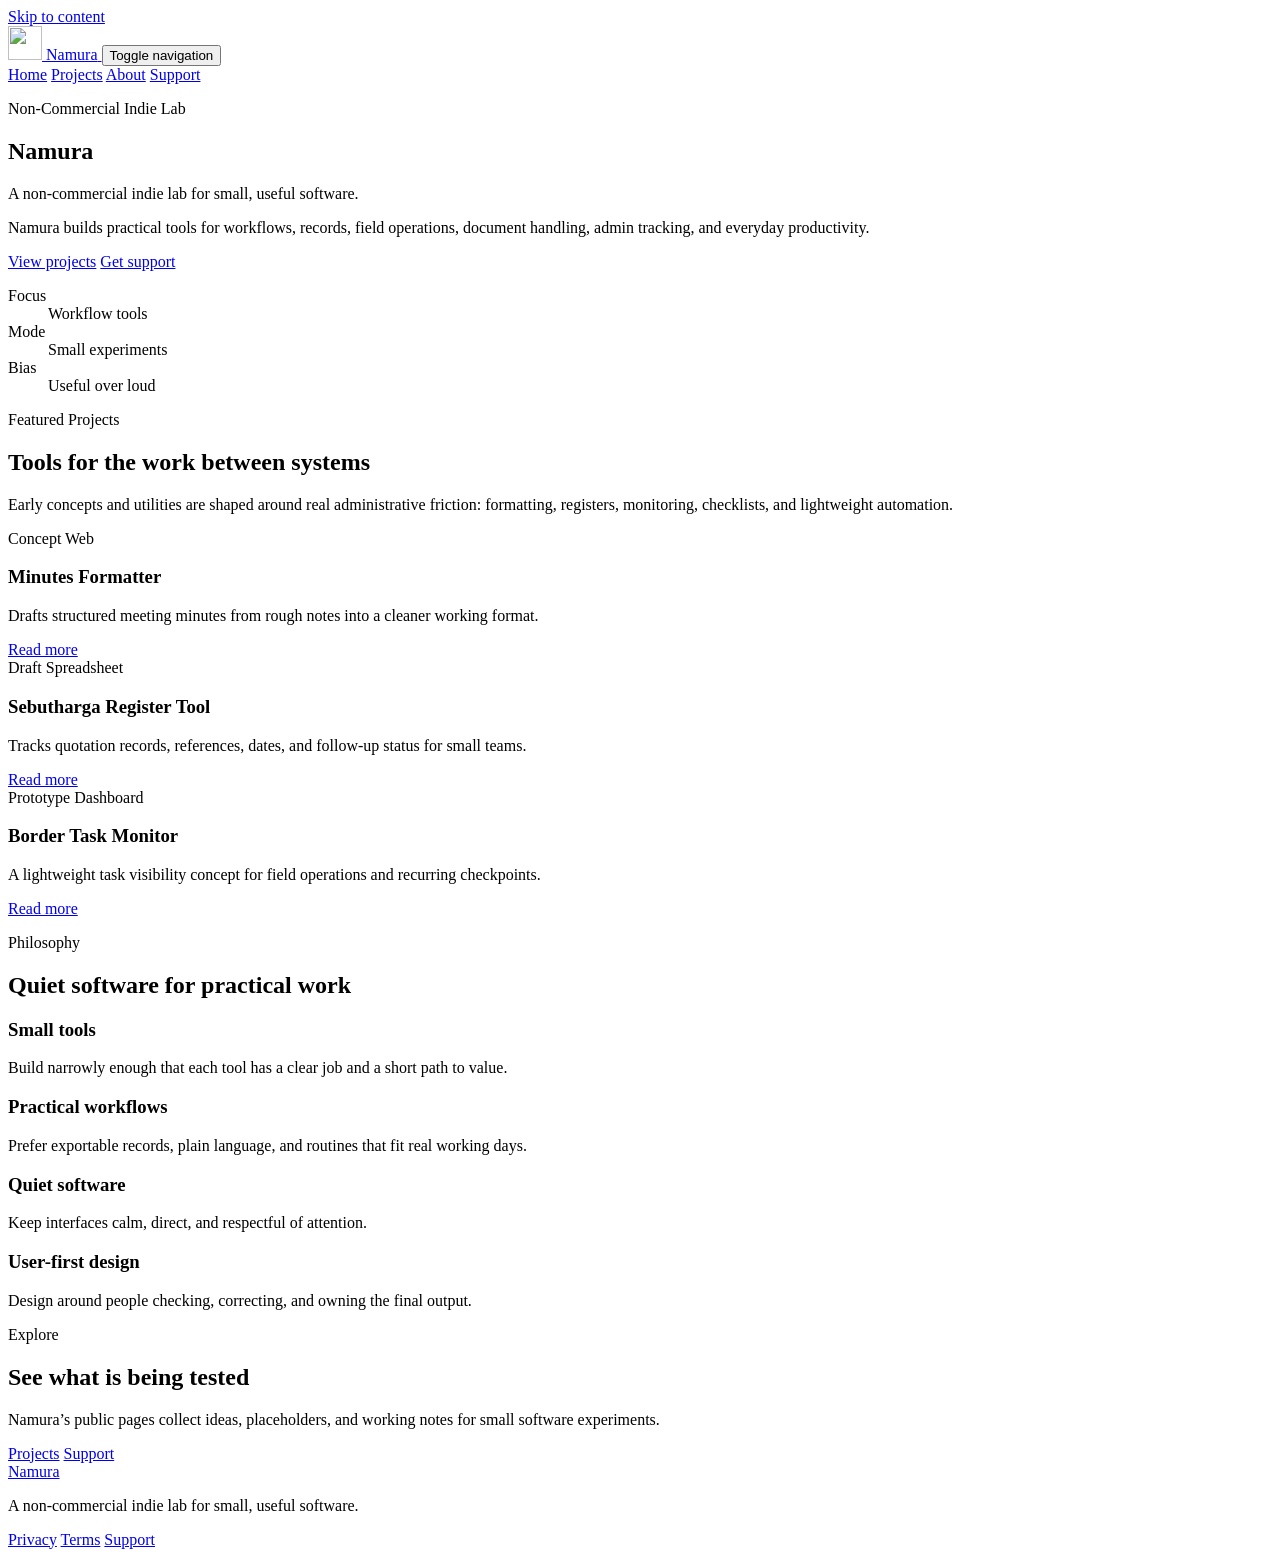
==== index.html @ 30e9f896 "Add files via upload" ====
<!doctype html>
<html lang="en">
  <head>
    <meta charset="utf-8">
    <meta name="viewport" content="width=device-width, initial-scale=1">
    <meta name="description" content="Namura is a non-commercial indie lab for small, useful software.">
    <title>Namura - Non-Commercial Indie Lab</title>
    <link rel="icon" href="assets/logo.svg" type="image/svg+xml">
    <link rel="stylesheet" href="assets/styles.css">
  </head>
  <body>
    <a class="skip-link" href="#main">Skip to content</a>
    <header class="site-header">
      <nav class="nav-shell" aria-label="Primary navigation">
        <a class="brand-link" href="index.html" aria-label="Namura home">
          <img src="assets/logo.svg" width="34" height="34" alt="" aria-hidden="true">
          <span>Namura</span>
        </a>
        <button class="nav-toggle" type="button" aria-expanded="false" aria-controls="site-menu">
          <span class="sr-only">Toggle navigation</span>
          <span aria-hidden="true"></span>
        </button>
        <div class="nav-links" id="site-menu">
          <a href="index.html" aria-current="page">Home</a>
          <a href="projects.html">Projects</a>
          <a href="about.html">About</a>
          <a href="support.html">Support</a>
        </div>
      </nav>
    </header>

    <main id="main">
      <section class="hero section">
        <div class="container hero-grid">
          <div class="hero-copy">
            <p class="eyebrow">Non-Commercial Indie Lab</p>
            <h1>Namura</h1>
            <p class="hero-tagline">A non-commercial indie lab for small, useful software.</p>
            <p class="hero-text">
              Namura builds practical tools for workflows, records, field operations, document handling,
              admin tracking, and everyday productivity.
            </p>
            <div class="action-row" aria-label="Primary actions">
              <a class="button button-primary" href="projects.html">View projects</a>
              <a class="button button-secondary" href="support.html">Get support</a>
            </div>
          </div>
          <div class="lab-panel" aria-label="Namura lab notes">
            <div class="panel-bar">
              <span></span>
              <span></span>
              <span></span>
            </div>
            <div class="signal-grid" aria-hidden="true">
              <span></span><span></span><span></span><span></span>
              <span></span><span></span><span></span><span></span>
              <span></span><span></span><span></span><span></span>
            </div>
            <dl class="metric-list">
              <div>
                <dt>Focus</dt>
                <dd>Workflow tools</dd>
              </div>
              <div>
                <dt>Mode</dt>
                <dd>Small experiments</dd>
              </div>
              <div>
                <dt>Bias</dt>
                <dd>Useful over loud</dd>
              </div>
            </dl>
          </div>
        </div>
      </section>

      <section class="section">
        <div class="container section-heading">
          <p class="eyebrow">Featured Projects</p>
          <h2>Tools for the work between systems</h2>
          <p>
            Early concepts and utilities are shaped around real administrative friction:
            formatting, registers, monitoring, checklists, and lightweight automation.
          </p>
        </div>
        <div class="container card-grid">
          <article class="project-card">
            <div class="card-topline">
              <span class="status status-concept">Concept</span>
              <span class="platform">Web</span>
            </div>
            <h3>Minutes Formatter</h3>
            <p>Drafts structured meeting minutes from rough notes into a cleaner working format.</p>
            <a class="text-link" href="projects.html#minutes-formatter">Read more</a>
          </article>
          <article class="project-card">
            <div class="card-topline">
              <span class="status status-draft">Draft</span>
              <span class="platform">Spreadsheet</span>
            </div>
            <h3>Sebutharga Register Tool</h3>
            <p>Tracks quotation records, references, dates, and follow-up status for small teams.</p>
            <a class="text-link" href="projects.html#sebutharga-register-tool">Read more</a>
          </article>
          <article class="project-card">
            <div class="card-topline">
              <span class="status status-prototype">Prototype</span>
              <span class="platform">Dashboard</span>
            </div>
            <h3>Border Task Monitor</h3>
            <p>A lightweight task visibility concept for field operations and recurring checkpoints.</p>
            <a class="text-link" href="projects.html#border-task-monitor">Read more</a>
          </article>
        </div>
      </section>

      <section class="section section-muted">
        <div class="container philosophy-grid">
          <div>
            <p class="eyebrow">Philosophy</p>
            <h2>Quiet software for practical work</h2>
          </div>
          <div class="principle-list">
            <article>
              <h3>Small tools</h3>
              <p>Build narrowly enough that each tool has a clear job and a short path to value.</p>
            </article>
            <article>
              <h3>Practical workflows</h3>
              <p>Prefer exportable records, plain language, and routines that fit real working days.</p>
            </article>
            <article>
              <h3>Quiet software</h3>
              <p>Keep interfaces calm, direct, and respectful of attention.</p>
            </article>
            <article>
              <h3>User-first design</h3>
              <p>Design around people checking, correcting, and owning the final output.</p>
            </article>
          </div>
        </div>
      </section>

      <section class="section">
        <div class="container cta-panel">
          <div>
            <p class="eyebrow">Explore</p>
            <h2>See what is being tested</h2>
            <p>Namura’s public pages collect ideas, placeholders, and working notes for small software experiments.</p>
          </div>
          <div class="action-row">
            <a class="button button-primary" href="projects.html">Projects</a>
            <a class="button button-secondary" href="support.html">Support</a>
          </div>
        </div>
      </section>
    </main>

    <footer class="site-footer">
      <div class="container footer-grid">
        <div>
          <a class="footer-brand" href="index.html">Namura</a>
          <p>A non-commercial indie lab for small, useful software.</p>
        </div>
        <div class="footer-links" aria-label="Footer navigation">
          <a href="privacy.html">Privacy</a>
          <a href="terms.html">Terms</a>
          <a href="support.html">Support</a>
        </div>
      </div>
    </footer>
    <script src="assets/site.js"></script>
  </body>
</html>
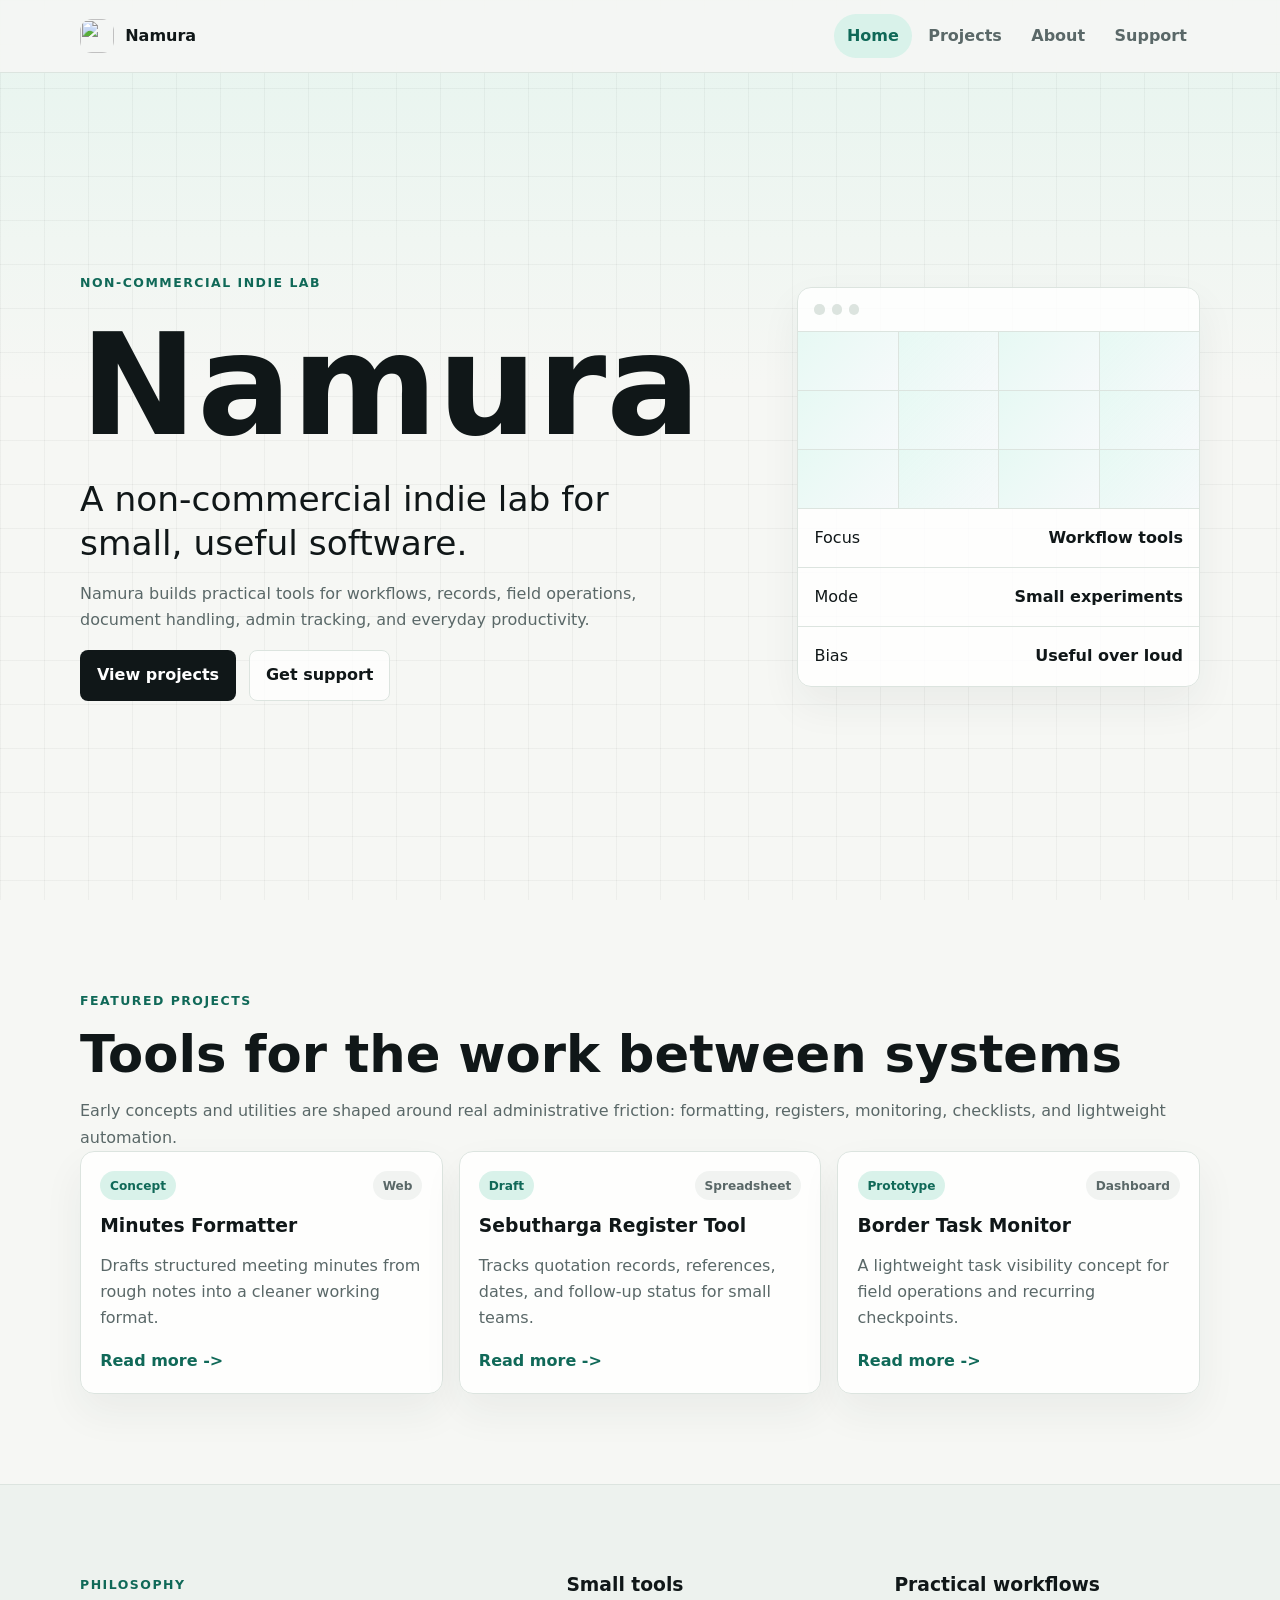
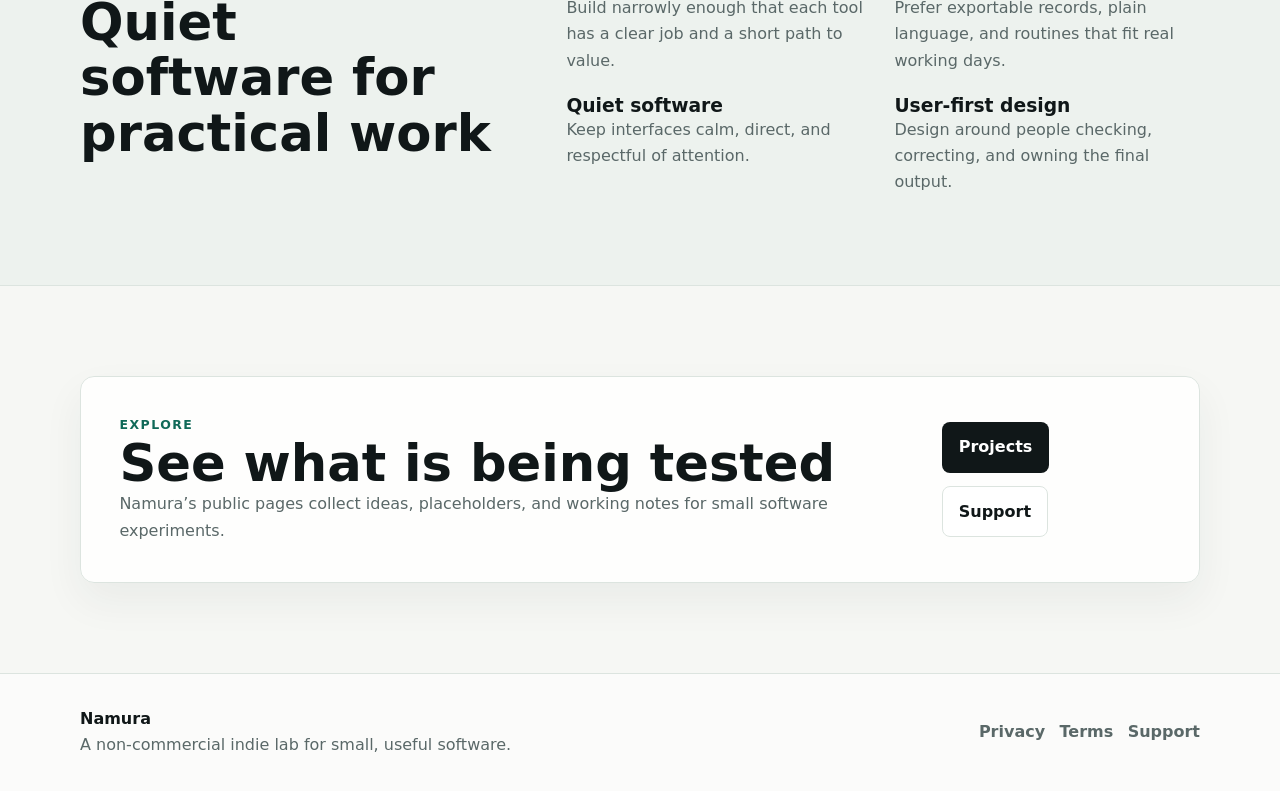
==== commit b8df9ea5: "Add files via upload" ====
--- a/index.html
+++ b/index.html
@@ -7,6 +7,9 @@
     <title>Namura - Non-Commercial Indie Lab</title>
     <link rel="icon" href="assets/logo.svg" type="image/svg+xml">
     <link rel="stylesheet" href="assets/styles.css">
+    <style>
+      :root{--bg:#f6f7f4;--surface:#fff;--muted:#5a6868;--ink:#101718;--line:#dce4df;--accent:#106958;--soft:#d9f2ea;--radius:14px;--container:1120px}*{box-sizing:border-box}body{margin:0;background:linear-gradient(180deg,rgba(217,242,234,.55),rgba(246,247,244,0) 24rem),var(--bg);color:var(--ink);font-family:ui-sans-serif,system-ui,-apple-system,BlinkMacSystemFont,"Segoe UI",sans-serif;line-height:1.65}body:before{position:fixed;inset:0;z-index:-1;content:"";background-image:linear-gradient(rgba(16,23,24,.04) 1px,transparent 1px),linear-gradient(90deg,rgba(16,23,24,.04) 1px,transparent 1px);background-size:44px 44px}a{color:inherit;text-decoration:none}p{margin:0;color:var(--muted)}h1,h2,h3{margin:0;line-height:1.08;letter-spacing:0}h1{font-size:clamp(3.8rem,13vw,8.75rem)}h2{font-size:clamp(1.8rem,4vw,3.2rem)}img{display:block;max-width:100%}.container{width:min(var(--container),calc(100% - 2rem));margin-inline:auto}.section{padding-block:clamp(4rem,7vw,7rem)}.skip-link{position:absolute;transform:translateY(-150%);background:var(--ink);color:#fff;padding:.7rem .9rem}.skip-link:focus{transform:none}.sr-only{position:absolute;width:1px;height:1px;overflow:hidden;clip:rect(0,0,0,0);white-space:nowrap}.site-header{position:sticky;top:0;z-index:10;border-bottom:1px solid var(--line);background:rgba(246,247,244,.9);backdrop-filter:blur(18px)}.nav-shell{display:flex;align-items:center;justify-content:space-between;gap:1rem;width:min(var(--container),calc(100% - 2rem));min-height:72px;margin-inline:auto}.brand-link,.footer-brand{display:inline-flex;align-items:center;gap:.7rem;font-weight:720}.brand-link img{border-radius:12px}.nav-links{display:flex;gap:.2rem}.nav-links a{border-radius:999px;padding:.55rem .82rem;color:var(--muted);font-weight:620}.nav-links a:hover,.nav-links a[aria-current=page]{background:var(--soft);color:var(--accent)}.nav-toggle{display:none}.hero{min-height:calc(100svh - 72px);display:grid;align-items:center}.hero-grid{display:grid;grid-template-columns:minmax(0,1.14fr) minmax(280px,.72fr);align-items:center;gap:clamp(2rem,7vw,5rem)}.hero-copy,.section-heading,.page-hero .narrow,.legal-page .narrow{display:grid;gap:1rem}.eyebrow{color:var(--accent);font-size:.78rem;font-weight:760;letter-spacing:.12em;text-transform:uppercase}.hero-tagline{max-width:720px;color:var(--ink);font-size:clamp(1.28rem,3vw,2.15rem);line-height:1.28}.hero-text{max-width:660px}.action-row{display:flex;flex-wrap:wrap;gap:.8rem}.button{display:inline-flex;align-items:center;justify-content:center;min-height:46px;border:1px solid transparent;border-radius:8px;padding:.72rem 1rem;font-weight:720}.button-primary{background:var(--ink);color:#fff}.button-secondary{border-color:var(--line);background:rgba(255,255,255,.75)}.lab-panel,.project-card,.note-panel,.feature-grid article,.faq-list details,.cta-panel{border:1px solid var(--line);border-radius:var(--radius);background:rgba(255,255,255,.82);box-shadow:0 18px 42px rgba(28,45,43,.06)}.panel-bar{display:flex;gap:.45rem;min-height:42px;border-bottom:1px solid var(--line);padding:1rem}.panel-bar span{width:.64rem;aspect-ratio:1;border-radius:50%;background:var(--line)}.signal-grid{display:grid;grid-template-columns:repeat(4,1fr);gap:1px;background:var(--line)}.signal-grid span{min-height:58px;background:linear-gradient(135deg,rgba(102,217,183,.16),rgba(39,107,144,.04)),var(--surface)}.metric-list{margin:0}.metric-list div{display:flex;justify-content:space-between;border-top:1px solid var(--line);padding:1rem}.metric-list dd{margin:0;font-weight:650}.card-grid{display:grid;grid-template-columns:repeat(3,1fr);gap:1rem}.project-card{display:grid;gap:1rem;padding:1.2rem}.card-topline{display:flex;justify-content:space-between;gap:.6rem}.status,.platform{border-radius:999px;padding:.28rem .62rem;background:var(--soft);color:var(--accent);font-size:.76rem;font-weight:760}.platform{background:#f1f3f1;color:var(--muted)}.text-link{color:var(--accent);font-weight:720}.text-link:after{content:" ->"}.section-muted{background:#edf2ee;border-block:1px solid var(--line)}.philosophy-grid,.two-column,.faq-layout{display:grid;grid-template-columns:minmax(0,.8fr) minmax(0,1.2fr);gap:clamp(2rem,6vw,4rem)}.principle-list,.feature-grid{display:grid;grid-template-columns:repeat(2,1fr);gap:1.4rem}.feature-grid{grid-template-columns:repeat(4,1fr)}.cta-panel{display:flex;align-items:center;justify-content:space-between;gap:2rem;padding:clamp(1.3rem,4vw,2.4rem)}.project-list,.faq-list{display:grid;gap:1rem}.support-email a{color:var(--accent);font-weight:720}.site-footer{border-top:1px solid var(--line);padding-block:2rem;background:rgba(255,255,255,.55)}.footer-grid{display:flex;align-items:center;justify-content:space-between;gap:1.6rem}.footer-links{display:flex;gap:.9rem;color:var(--muted);font-weight:650}@media(max-width:900px){.hero-grid,.philosophy-grid,.two-column,.faq-layout{grid-template-columns:1fr}.card-grid,.feature-grid{grid-template-columns:repeat(2,1fr)}}@media(max-width:680px){.nav-toggle{display:inline-flex}.nav-links{display:none;position:absolute;top:100%;left:1rem;right:1rem;flex-direction:column;border:1px solid var(--line);border-radius:var(--radius);background:#fff;padding:.55rem}.nav-links.is-open{display:flex}.hero{min-height:auto}.card-grid,.principle-list,.feature-grid{grid-template-columns:1fr}.button,.action-row{width:100%}.footer-grid,.cta-panel{align-items:flex-start;flex-direction:column}}
+    </style>
   </head>
   <body>
     <a class="skip-link" href="#main">Skip to content</a>
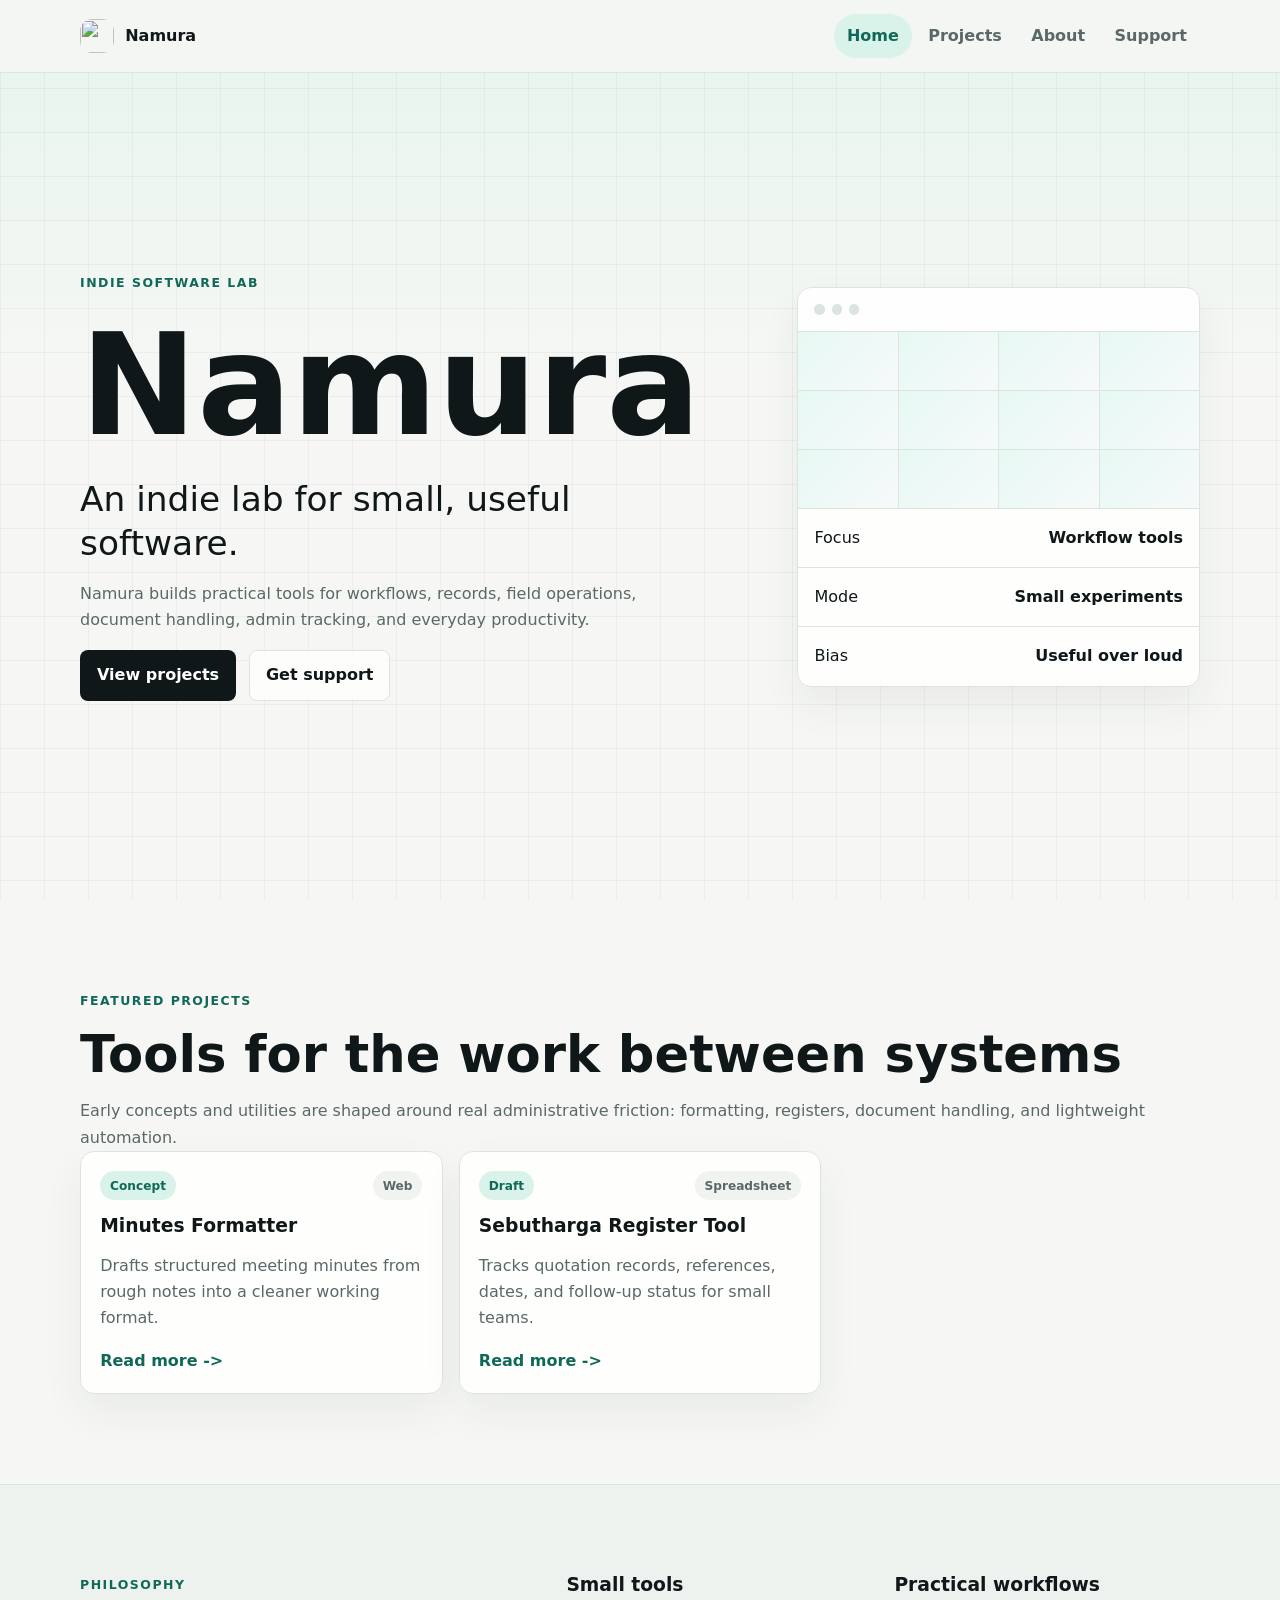
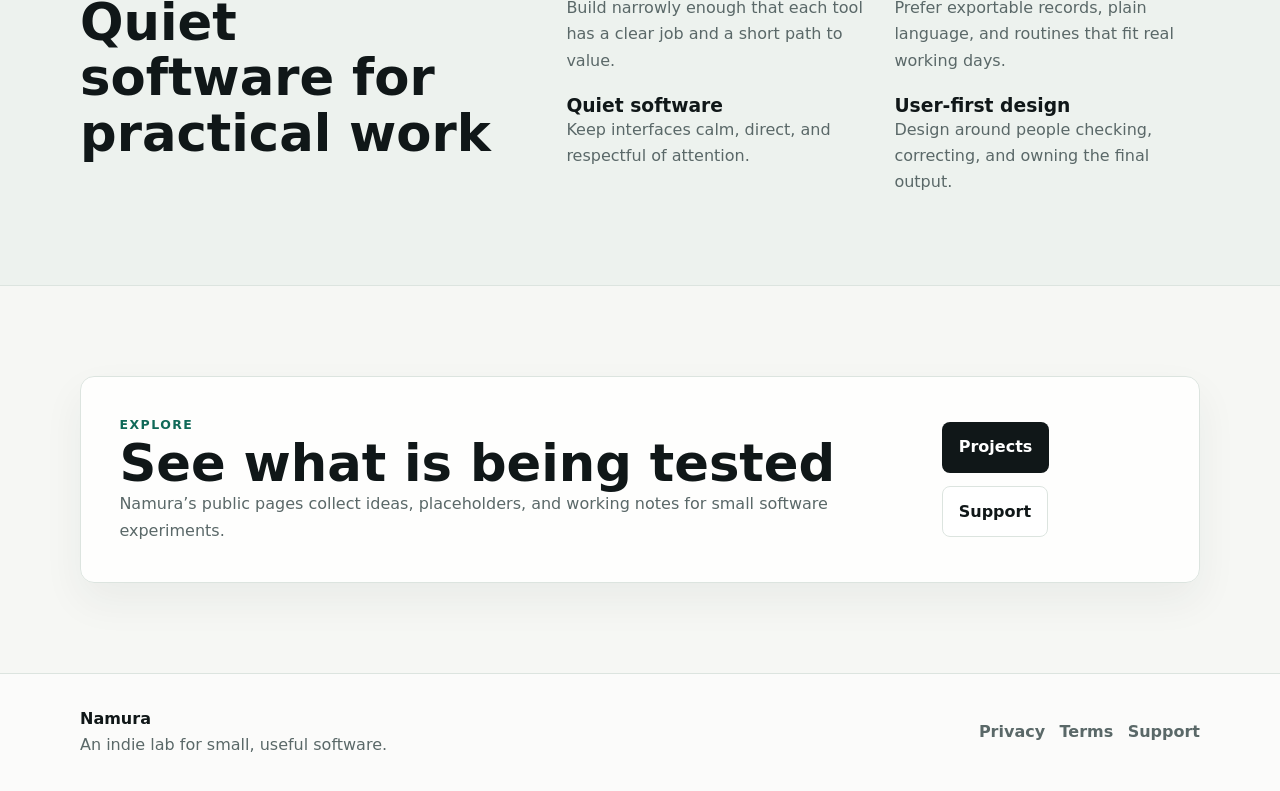
==== commit 87fc4a14: "Add files via upload" ====
--- a/index.html
+++ b/index.html
@@ -3,8 +3,8 @@
   <head>
     <meta charset="utf-8">
     <meta name="viewport" content="width=device-width, initial-scale=1">
-    <meta name="description" content="Namura is a non-commercial indie lab for small, useful software.">
-    <title>Namura - Non-Commercial Indie Lab</title>
+    <meta name="description" content="Namura is an indie lab for small, useful software.">
+    <title>Namura - Indie Software Lab</title>
     <link rel="icon" href="assets/logo.svg" type="image/svg+xml">
     <link rel="stylesheet" href="assets/styles.css">
     <style>
@@ -36,9 +36,9 @@
       <section class="hero section">
         <div class="container hero-grid">
           <div class="hero-copy">
-            <p class="eyebrow">Non-Commercial Indie Lab</p>
+            <p class="eyebrow">Indie Software Lab</p>
             <h1>Namura</h1>
-            <p class="hero-tagline">A non-commercial indie lab for small, useful software.</p>
+            <p class="hero-tagline">An indie lab for small, useful software.</p>
             <p class="hero-text">
               Namura builds practical tools for workflows, records, field operations, document handling,
               admin tracking, and everyday productivity.
@@ -83,7 +83,7 @@
           <h2>Tools for the work between systems</h2>
           <p>
             Early concepts and utilities are shaped around real administrative friction:
-            formatting, registers, monitoring, checklists, and lightweight automation.
+            formatting, registers, document handling, and lightweight automation.
           </p>
         </div>
         <div class="container card-grid">
@@ -104,15 +104,6 @@
             <h3>Sebutharga Register Tool</h3>
             <p>Tracks quotation records, references, dates, and follow-up status for small teams.</p>
             <a class="text-link" href="projects.html#sebutharga-register-tool">Read more</a>
-          </article>
-          <article class="project-card">
-            <div class="card-topline">
-              <span class="status status-prototype">Prototype</span>
-              <span class="platform">Dashboard</span>
-            </div>
-            <h3>Border Task Monitor</h3>
-            <p>A lightweight task visibility concept for field operations and recurring checkpoints.</p>
-            <a class="text-link" href="projects.html#border-task-monitor">Read more</a>
           </article>
         </div>
       </section>
@@ -163,7 +154,7 @@
       <div class="container footer-grid">
         <div>
           <a class="footer-brand" href="index.html">Namura</a>
-          <p>A non-commercial indie lab for small, useful software.</p>
+          <p>An indie lab for small, useful software.</p>
         </div>
         <div class="footer-links" aria-label="Footer navigation">
           <a href="privacy.html">Privacy</a>
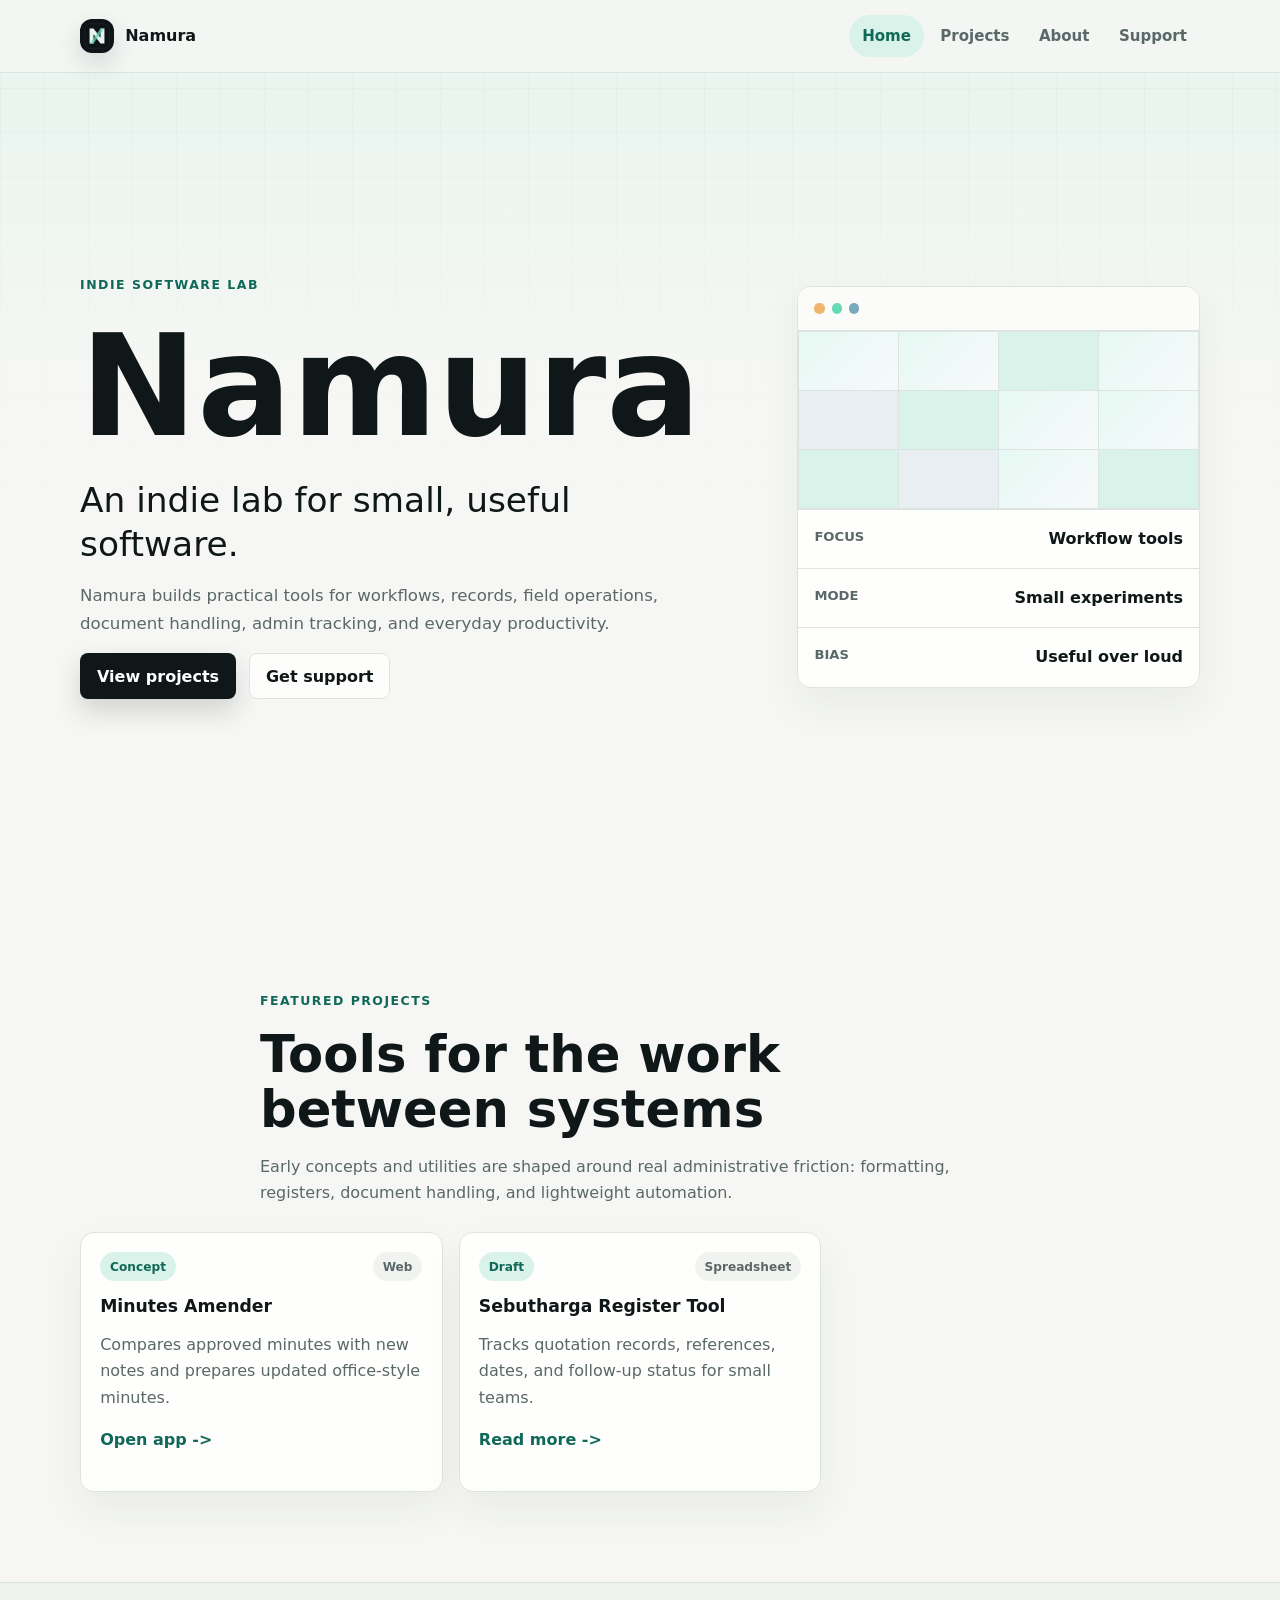
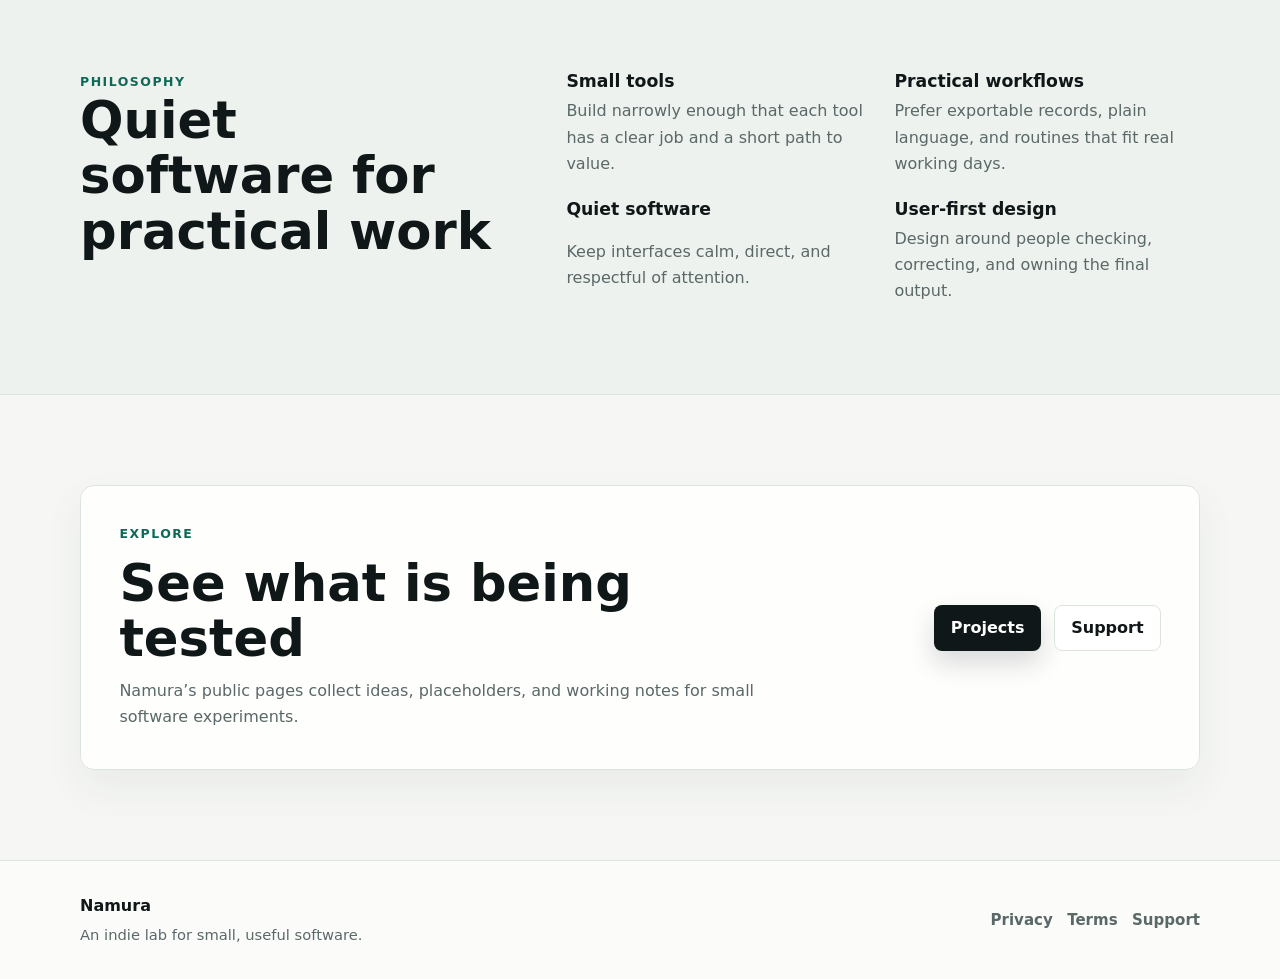
==== commit 47a453f9: "Add files via upload" ====
--- a/index.html
+++ b/index.html
@@ -92,9 +92,9 @@
               <span class="status status-concept">Concept</span>
               <span class="platform">Web</span>
             </div>
-            <h3>Minutes Formatter</h3>
-            <p>Drafts structured meeting minutes from rough notes into a cleaner working format.</p>
-            <a class="text-link" href="projects.html#minutes-formatter">Read more</a>
+            <h3>Minutes Amender</h3>
+            <p>Compares approved minutes with new notes and prepares updated office-style minutes.</p>
+            <a class="text-link" href="apps/minutes-amender.html">Open app</a>
           </article>
           <article class="project-card">
             <div class="card-topline">
--- a/assets/styles.css
+++ b/assets/styles.css
@@ -0,0 +1,792 @@
+:root {
+  --color-bg: #f6f7f4;
+  --color-surface: #ffffff;
+  --color-surface-alt: #edf2ee;
+  --color-ink: #101718;
+  --color-muted: #5a6868;
+  --color-line: #dce4df;
+  --color-accent: #1f8f78;
+  --color-accent-strong: #106958;
+  --color-accent-soft: #d9f2ea;
+  --color-warn: #80612a;
+  --color-blue: #276b90;
+  --shadow-soft: 0 24px 70px rgba(28, 45, 43, 0.1);
+  --font-sans: ui-sans-serif, system-ui, -apple-system, BlinkMacSystemFont, "Segoe UI", sans-serif;
+  --radius-sm: 8px;
+  --radius-md: 14px;
+  --container: 1120px;
+  --space-section: clamp(4rem, 7vw, 7rem);
+}
+
+* {
+  box-sizing: border-box;
+}
+
+html {
+  color-scheme: light;
+  scroll-behavior: smooth;
+}
+
+body {
+  margin: 0;
+  background:
+    linear-gradient(180deg, rgba(217, 242, 234, 0.55), rgba(246, 247, 244, 0) 24rem),
+    var(--color-bg);
+  color: var(--color-ink);
+  font-family: var(--font-sans);
+  font-size: 16px;
+  line-height: 1.65;
+  text-rendering: optimizeLegibility;
+}
+
+body::before {
+  position: fixed;
+  inset: 0;
+  z-index: -1;
+  pointer-events: none;
+  content: "";
+  background-image:
+    linear-gradient(rgba(16, 23, 24, 0.04) 1px, transparent 1px),
+    linear-gradient(90deg, rgba(16, 23, 24, 0.04) 1px, transparent 1px);
+  background-size: 44px 44px;
+  mask-image: linear-gradient(to bottom, rgba(0, 0, 0, 0.6), transparent 34rem);
+}
+
+a {
+  color: inherit;
+  text-decoration: none;
+}
+
+a:hover {
+  color: var(--color-accent-strong);
+}
+
+p {
+  margin: 0;
+  color: var(--color-muted);
+}
+
+h1,
+h2,
+h3 {
+  margin: 0;
+  color: var(--color-ink);
+  line-height: 1.08;
+  font-weight: 650;
+  letter-spacing: 0;
+}
+
+h1 {
+  font-size: clamp(3.8rem, 13vw, 8.75rem);
+  font-weight: 720;
+}
+
+h2 {
+  font-size: clamp(1.8rem, 4vw, 3.2rem);
+}
+
+h3 {
+  font-size: 1.08rem;
+}
+
+img,
+svg {
+  display: block;
+  max-width: 100%;
+}
+
+.container {
+  width: min(var(--container), calc(100% - 2rem));
+  margin-inline: auto;
+}
+
+.narrow {
+  max-width: 780px;
+}
+
+.section {
+  padding-block: var(--space-section);
+}
+
+.section-muted {
+  background:
+    linear-gradient(90deg, rgba(255, 255, 255, 0.46), rgba(255, 255, 255, 0)),
+    var(--color-surface-alt);
+  border-block: 1px solid var(--color-line);
+}
+
+.skip-link {
+  position: absolute;
+  top: 0.75rem;
+  left: 0.75rem;
+  z-index: 20;
+  transform: translateY(-150%);
+  border-radius: var(--radius-sm);
+  background: var(--color-ink);
+  color: white;
+  padding: 0.7rem 0.9rem;
+}
+
+.skip-link:focus {
+  transform: translateY(0);
+}
+
+.sr-only {
+  position: absolute;
+  width: 1px;
+  height: 1px;
+  overflow: hidden;
+  clip: rect(0, 0, 0, 0);
+  white-space: nowrap;
+}
+
+.site-header {
+  position: sticky;
+  top: 0;
+  z-index: 10;
+  border-bottom: 1px solid rgba(220, 228, 223, 0.76);
+  background: rgba(246, 247, 244, 0.86);
+  backdrop-filter: blur(18px);
+}
+
+.nav-shell {
+  display: flex;
+  align-items: center;
+  justify-content: space-between;
+  width: min(var(--container), calc(100% - 2rem));
+  min-height: 72px;
+  margin-inline: auto;
+  gap: 1rem;
+}
+
+.brand-link,
+.footer-brand {
+  display: inline-flex;
+  align-items: center;
+  gap: 0.7rem;
+  font-weight: 720;
+  color: var(--color-ink);
+}
+
+.brand-link img {
+  border-radius: 12px;
+  box-shadow: 0 10px 24px rgba(16, 23, 24, 0.14);
+}
+
+.nav-links {
+  display: flex;
+  align-items: center;
+  gap: 0.2rem;
+}
+
+.nav-links a {
+  border-radius: 999px;
+  padding: 0.55rem 0.82rem;
+  color: var(--color-muted);
+  font-size: 0.94rem;
+  font-weight: 620;
+}
+
+.nav-links a:hover,
+.nav-links a[aria-current="page"] {
+  background: var(--color-accent-soft);
+  color: var(--color-accent-strong);
+}
+
+.nav-toggle {
+  display: none;
+  align-items: center;
+  justify-content: center;
+  width: 42px;
+  aspect-ratio: 1;
+  border: 1px solid var(--color-line);
+  border-radius: var(--radius-sm);
+  background: var(--color-surface);
+  color: var(--color-ink);
+  cursor: pointer;
+}
+
+.nav-toggle span[aria-hidden="true"],
+.nav-toggle span[aria-hidden="true"]::before,
+.nav-toggle span[aria-hidden="true"]::after {
+  display: block;
+  width: 18px;
+  height: 2px;
+  border-radius: 999px;
+  background: currentColor;
+  content: "";
+}
+
+.nav-toggle span[aria-hidden="true"]::before {
+  transform: translateY(-6px);
+}
+
+.nav-toggle span[aria-hidden="true"]::after {
+  transform: translateY(4px);
+}
+
+.hero {
+  min-height: calc(100svh - 72px);
+  display: grid;
+  align-items: center;
+  padding-block: clamp(4rem, 7vw, 6rem);
+}
+
+.hero-grid {
+  display: grid;
+  grid-template-columns: minmax(0, 1.14fr) minmax(280px, 0.72fr);
+  align-items: center;
+  gap: clamp(2rem, 7vw, 5rem);
+}
+
+.hero-copy {
+  display: grid;
+  gap: 1.15rem;
+}
+
+.eyebrow {
+  color: var(--color-accent-strong);
+  font-size: 0.78rem;
+  font-weight: 760;
+  letter-spacing: 0.12em;
+  text-transform: uppercase;
+}
+
+.hero-tagline {
+  max-width: 720px;
+  color: var(--color-ink);
+  font-size: clamp(1.28rem, 3vw, 2.15rem);
+  line-height: 1.28;
+}
+
+.hero-text {
+  max-width: 660px;
+  font-size: 1.04rem;
+}
+
+.action-row {
+  display: flex;
+  flex-wrap: wrap;
+  gap: 0.8rem;
+  align-items: center;
+}
+
+.button {
+  display: inline-flex;
+  align-items: center;
+  justify-content: center;
+  min-height: 46px;
+  border: 1px solid transparent;
+  border-radius: var(--radius-sm);
+  padding: 0.72rem 1rem;
+  font-weight: 720;
+  line-height: 1.2;
+}
+
+.button-primary {
+  background: var(--color-ink);
+  color: #fff;
+  box-shadow: 0 12px 26px rgba(16, 23, 24, 0.16);
+}
+
+.button-primary:hover {
+  background: var(--color-accent-strong);
+  color: #fff;
+}
+
+.button-secondary {
+  border-color: var(--color-line);
+  background: rgba(255, 255, 255, 0.72);
+  color: var(--color-ink);
+}
+
+.button-secondary:hover {
+  border-color: rgba(16, 105, 88, 0.36);
+  background: var(--color-accent-soft);
+}
+
+.lab-panel {
+  overflow: hidden;
+  border: 1px solid rgba(220, 228, 223, 0.92);
+  border-radius: var(--radius-md);
+  background: rgba(255, 255, 255, 0.8);
+  box-shadow: var(--shadow-soft);
+}
+
+.panel-bar {
+  display: flex;
+  gap: 0.45rem;
+  align-items: center;
+  min-height: 42px;
+  border-bottom: 1px solid var(--color-line);
+  padding-inline: 1rem;
+  background: #fbfcfa;
+}
+
+.panel-bar span {
+  width: 0.64rem;
+  aspect-ratio: 1;
+  border-radius: 50%;
+  background: var(--color-line);
+}
+
+.panel-bar span:nth-child(1) {
+  background: #f0b56d;
+}
+
+.panel-bar span:nth-child(2) {
+  background: #66d9b7;
+}
+
+.panel-bar span:nth-child(3) {
+  background: #7aa9bd;
+}
+
+.signal-grid {
+  display: grid;
+  grid-template-columns: repeat(4, 1fr);
+  gap: 1px;
+  background: var(--color-line);
+  padding: 1px;
+}
+
+.signal-grid span {
+  min-height: clamp(46px, 7vw, 76px);
+  background:
+    linear-gradient(135deg, rgba(102, 217, 183, 0.16), rgba(39, 107, 144, 0.04)),
+    var(--color-surface);
+}
+
+.signal-grid span:nth-child(3n) {
+  background: var(--color-accent-soft);
+}
+
+.signal-grid span:nth-child(5n) {
+  background: #e8eef1;
+}
+
+.metric-list {
+  display: grid;
+  gap: 0;
+  margin: 0;
+}
+
+.metric-list div {
+  display: flex;
+  justify-content: space-between;
+  gap: 1rem;
+  border-top: 1px solid var(--color-line);
+  padding: 1rem;
+}
+
+.metric-list dt {
+  color: var(--color-muted);
+  font-size: 0.82rem;
+  font-weight: 720;
+  text-transform: uppercase;
+}
+
+.metric-list dd {
+  margin: 0;
+  color: var(--color-ink);
+  font-weight: 650;
+  text-align: right;
+}
+
+.section-heading {
+  display: grid;
+  gap: 0.8rem;
+  max-width: 760px;
+  margin-bottom: 1.6rem;
+}
+
+.card-grid {
+  display: grid;
+  grid-template-columns: repeat(3, minmax(0, 1fr));
+  gap: 1rem;
+}
+
+.project-card,
+.note-panel,
+.feature-grid article,
+.faq-list details {
+  border: 1px solid var(--color-line);
+  border-radius: var(--radius-md);
+  background: rgba(255, 255, 255, 0.78);
+}
+
+.project-card {
+  display: grid;
+  align-content: start;
+  min-height: 260px;
+  padding: 1.2rem;
+  gap: 1rem;
+  box-shadow: 0 18px 42px rgba(28, 45, 43, 0.06);
+}
+
+.project-card h2 {
+  font-size: clamp(1.4rem, 3vw, 2.2rem);
+}
+
+.project-card-wide {
+  min-height: auto;
+  padding: clamp(1.2rem, 3vw, 1.8rem);
+}
+
+.card-topline {
+  display: flex;
+  flex-wrap: wrap;
+  align-items: center;
+  justify-content: space-between;
+  gap: 0.6rem;
+}
+
+.status,
+.platform {
+  display: inline-flex;
+  align-items: center;
+  min-height: 28px;
+  border-radius: 999px;
+  padding: 0.28rem 0.62rem;
+  font-size: 0.76rem;
+  font-weight: 760;
+}
+
+.status {
+  background: var(--color-accent-soft);
+  color: var(--color-accent-strong);
+}
+
+.status-draft {
+  background: #f5ead7;
+  color: var(--color-warn);
+}
+
+.status-prototype {
+  background: #deedf4;
+  color: var(--color-blue);
+}
+
+.status-experiment {
+  background: #eeeeee;
+  color: #4f5a5a;
+}
+
+.platform {
+  background: #f1f3f1;
+  color: var(--color-muted);
+}
+
+.text-link {
+  width: fit-content;
+  color: var(--color-accent-strong);
+  font-weight: 720;
+}
+
+.text-link::after {
+  content: " ->";
+}
+
+.philosophy-grid,
+.two-column,
+.faq-layout {
+  display: grid;
+  grid-template-columns: minmax(0, 0.8fr) minmax(0, 1.2fr);
+  gap: clamp(2rem, 6vw, 4rem);
+}
+
+.principle-list {
+  display: grid;
+  grid-template-columns: repeat(2, minmax(0, 1fr));
+  gap: 1.4rem;
+}
+
+.principle-list article,
+.feature-grid article {
+  display: grid;
+  gap: 0.45rem;
+}
+
+.cta-panel {
+  display: flex;
+  align-items: center;
+  justify-content: space-between;
+  gap: 2rem;
+  border: 1px solid var(--color-line);
+  border-radius: var(--radius-md);
+  background:
+    linear-gradient(135deg, rgba(217, 242, 234, 0.82), rgba(255, 255, 255, 0.75)),
+    var(--color-surface);
+  padding: clamp(1.3rem, 4vw, 2.4rem);
+  box-shadow: var(--shadow-soft);
+}
+
+.cta-panel > div:first-child {
+  display: grid;
+  gap: 0.7rem;
+  max-width: 640px;
+}
+
+.page-hero {
+  padding-bottom: clamp(2.6rem, 5vw, 4rem);
+}
+
+.page-hero .narrow {
+  display: grid;
+  gap: 1rem;
+}
+
+.page-hero h1 {
+  font-size: clamp(2.5rem, 8vw, 5.4rem);
+}
+
+.page-hero p:not(.eyebrow) {
+  font-size: 1.08rem;
+}
+
+.project-list {
+  display: grid;
+  gap: 1rem;
+}
+
+.two-column > div,
+.note-panel {
+  display: grid;
+  align-content: start;
+  gap: 1rem;
+}
+
+.note-panel {
+  padding: clamp(1.2rem, 3vw, 1.6rem);
+}
+
+.check-list {
+  display: grid;
+  gap: 0.75rem;
+  padding: 0;
+  margin: 0;
+  list-style: none;
+}
+
+.check-list li {
+  display: grid;
+  grid-template-columns: 1.2rem minmax(0, 1fr);
+  gap: 0.55rem;
+  color: var(--color-muted);
+}
+
+.check-list li::before {
+  content: "";
+  width: 0.58rem;
+  aspect-ratio: 1;
+  margin-top: 0.55rem;
+  border-radius: 50%;
+  background: var(--color-accent);
+}
+
+.feature-grid {
+  display: grid;
+  grid-template-columns: repeat(4, minmax(0, 1fr));
+  gap: 1rem;
+}
+
+.feature-grid article {
+  padding: 1rem;
+}
+
+.support-email {
+  font-size: 1.18rem;
+  font-weight: 720;
+}
+
+.support-email a {
+  color: var(--color-accent-strong);
+}
+
+.faq-list {
+  display: grid;
+  gap: 0.8rem;
+}
+
+.faq-list details {
+  padding: 1rem 1.1rem;
+}
+
+.faq-list summary {
+  cursor: pointer;
+  color: var(--color-ink);
+  font-weight: 720;
+}
+
+.faq-list details p {
+  margin-top: 0.75rem;
+}
+
+.legal-page .narrow {
+  display: grid;
+  gap: 1rem;
+}
+
+.legal-page h1 {
+  font-size: clamp(2.4rem, 7vw, 4.6rem);
+}
+
+.legal-page h2 {
+  margin-top: 1.3rem;
+  font-size: 1.35rem;
+}
+
+.updated {
+  color: var(--color-accent-strong);
+  font-weight: 650;
+}
+
+.site-footer {
+  border-top: 1px solid var(--color-line);
+  padding-block: 2rem;
+  background: rgba(255, 255, 255, 0.52);
+}
+
+.footer-grid {
+  display: flex;
+  align-items: center;
+  justify-content: space-between;
+  gap: 1.6rem;
+}
+
+.footer-grid p {
+  margin-top: 0.25rem;
+  font-size: 0.92rem;
+}
+
+.footer-links {
+  display: flex;
+  flex-wrap: wrap;
+  justify-content: flex-end;
+  gap: 0.9rem;
+  color: var(--color-muted);
+  font-size: 0.94rem;
+  font-weight: 650;
+}
+
+:focus-visible {
+  outline: 3px solid rgba(31, 143, 120, 0.42);
+  outline-offset: 3px;
+}
+
+@media (max-width: 900px) {
+  .hero-grid,
+  .philosophy-grid,
+  .two-column,
+  .faq-layout {
+    grid-template-columns: 1fr;
+  }
+
+  .card-grid,
+  .feature-grid {
+    grid-template-columns: repeat(2, minmax(0, 1fr));
+  }
+
+  .lab-panel {
+    max-width: 620px;
+  }
+
+  .cta-panel {
+    align-items: flex-start;
+    flex-direction: column;
+  }
+}
+
+@media (max-width: 680px) {
+  :root {
+    --space-section: 3.4rem;
+  }
+
+  body {
+    font-size: 15px;
+  }
+
+  .nav-shell {
+    min-height: 66px;
+  }
+
+  .nav-toggle {
+    display: inline-flex;
+  }
+
+  .nav-links {
+    position: absolute;
+    top: calc(100% + 1px);
+    right: 1rem;
+    left: 1rem;
+    display: none;
+    flex-direction: column;
+    align-items: stretch;
+    border: 1px solid var(--color-line);
+    border-radius: var(--radius-md);
+    background: rgba(255, 255, 255, 0.96);
+    padding: 0.55rem;
+    box-shadow: var(--shadow-soft);
+  }
+
+  .nav-links.is-open {
+    display: flex;
+  }
+
+  .nav-links a {
+    border-radius: var(--radius-sm);
+    padding: 0.78rem 0.9rem;
+  }
+
+  .hero {
+    min-height: auto;
+    padding-top: 3.5rem;
+  }
+
+  .hero-grid {
+    gap: 2.2rem;
+  }
+
+  .hero h1 {
+    font-size: clamp(3.3rem, 22vw, 5.8rem);
+  }
+
+  .action-row,
+  .button {
+    width: 100%;
+  }
+
+  .card-grid,
+  .principle-list,
+  .feature-grid {
+    grid-template-columns: 1fr;
+  }
+
+  .project-card {
+    min-height: auto;
+  }
+
+  .card-topline {
+    align-items: flex-start;
+    flex-direction: column;
+  }
+
+  .metric-list div {
+    align-items: flex-start;
+    flex-direction: column;
+    gap: 0.35rem;
+  }
+
+  .metric-list dd {
+    text-align: left;
+  }
+
+  .footer-grid {
+    align-items: flex-start;
+    flex-direction: column;
+  }
+
+  .footer-links {
+    justify-content: flex-start;
+  }
+}
